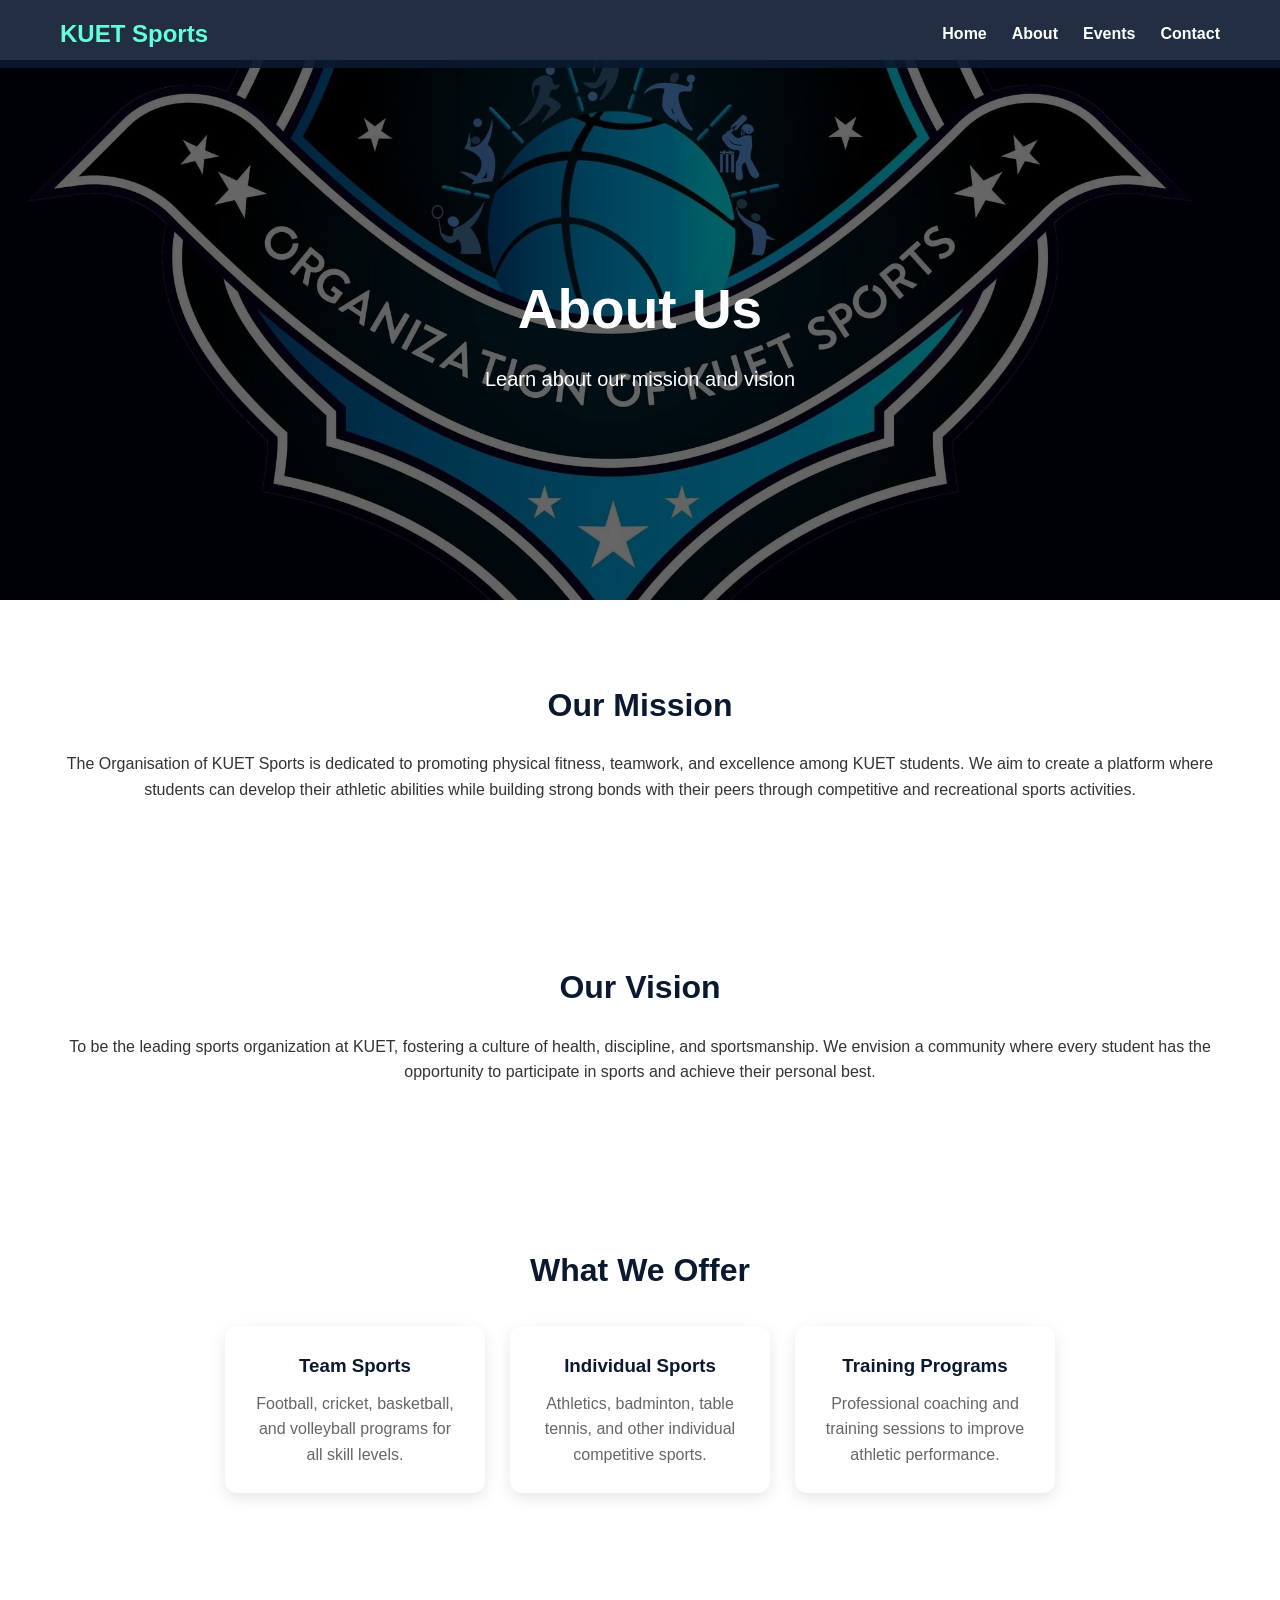
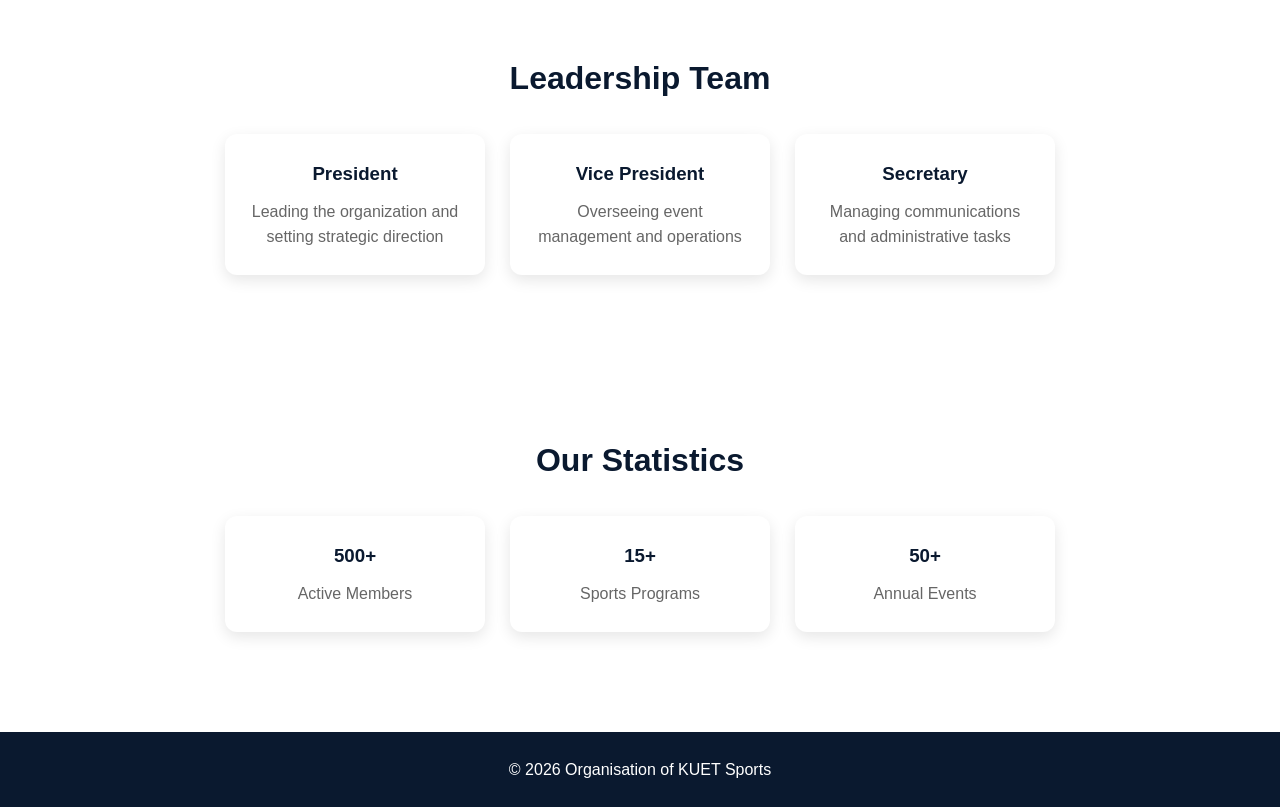
==== about.html @ b195a8f4 "added full existing  project upto 29/04/26" ====
<!doctype html>
<html lang="en">
  <head>
    <meta charset="UTF-8" />
    <meta name="viewport" content="width=device-width, initial-scale=1.0" />
    <title>About Us - Organisation of KUET Sports</title>
    <link rel="stylesheet" href="styles.css" />
  </head>

  <body>
    <div class="navbar">
      <h2>KUET Sports</h2>
      <ul>
        <li><a href="index.html">Home</a></li>
        <li><a href="about.html">About</a></li>
        <li><a href="events.html">Events</a></li>
        <li><a href="index.html#contact">Contact</a></li>
      </ul>
    </div>

    <div class="hero" style="height: 60vh; margin-top: 60px;">
      <div>
        <h1>About Us</h1>
        <p>Learn about our mission and vision</p>
      </div>
    </div>

    <div class="section">
      <h2>Our Mission</h2>
      <p>
        The Organisation of KUET Sports is dedicated to promoting physical fitness, 
        teamwork, and excellence among KUET students. We aim to create a platform where 
        students can develop their athletic abilities while building strong bonds with 
        their peers through competitive and recreational sports activities.
      </p>
    </div>

    <div class="section">
      <h2>Our Vision</h2>
      <p>
        To be the leading sports organization at KUET, fostering a culture of health, 
        discipline, and sportsmanship. We envision a community where every student has 
        the opportunity to participate in sports and achieve their personal best.
      </p>
    </div>

    <div class="section">
      <h2>What We Offer</h2>
      <div class="cards">
        <div class="card">
          <h3>Team Sports</h3>
          <p>
            Football, cricket, basketball, and volleyball programs for all skill levels.
          </p>
        </div>
        <div class="card">
          <h3>Individual Sports</h3>
          <p>
            Athletics, badminton, table tennis, and other individual competitive sports.
          </p>
        </div>
        <div class="card">
          <h3>Training Programs</h3>
          <p>
            Professional coaching and training sessions to improve athletic performance.
          </p>
        </div>
      </div>
    </div>

    <div class="section">
      <h2>Leadership Team</h2>
      <div class="cards">
        <div class="card">
          <h3>President</h3>
          <p>Leading the organization and setting strategic direction</p>
        </div>
        <div class="card">
          <h3>Vice President</h3>
          <p>Overseeing event management and operations</p>
        </div>
        <div class="card">
          <h3>Secretary</h3>
          <p>Managing communications and administrative tasks</p>
        </div>
      </div>
    </div>

    <div class="section">
      <h2>Our Statistics</h2>
      <div class="cards">
        <div class="card">
          <h3>500+</h3>
          <p>Active Members</p>
        </div>
        <div class="card">
          <h3>15+</h3>
          <p>Sports Programs</p>
        </div>
        <div class="card">
          <h3>50+</h3>
          <p>Annual Events</p>
        </div>
      </div>
    </div>

    <div class="footer">
      <p>© 2026 Organisation of KUET Sports</p>
    </div>
    <script src="script.js"></script>
  </body>
</html>
---- styles.css ----
* {
  margin: 0;
  padding: 0;
  box-sizing: border-box;
  font-family: Arial, sans-serif;
}

body {
  line-height: 1.6;
}

.navbar {
  display: flex;
  justify-content: space-between;
  align-items: center;
  padding: 15px 60px;
  background: rgba(10, 25, 47, 0.9);
  position: fixed;
  width: 100%;
  top: 0;
  z-index: 100;
}

.navbar h2 {
  color: #64ffda;
}

.navbar ul {
  display: flex;
  list-style: none;
}

.navbar ul li {
  margin-left: 25px;
}

.navbar ul li a {
  color: white;
  text-decoration: none;
  font-weight: bold;
  transition: color 0.3s;
}

.navbar ul li a:hover {
  color: #64ffda;
}

.hero {
  height: 100vh;
  background: url("image.jpeg") no-repeat center/cover;
  position: relative;
  display: flex;
  justify-content: center;
  align-items: center;
  text-align: center;
  color: white;
  margin-top: 60px;
}

.hero::before {
  content: "";
  position: absolute;
  top: 0;
  left: 0;
  width: 100%;
  height: 100%;
  background: rgba(0, 0, 0, 0.6);
}

.hero div {
  position: relative;
  z-index: 1;
}

.hero h1 {
  font-size: 55px;
}

.hero p {
  margin-top: 10px;
  font-size: 20px;
}

.btn {
  margin-top: 20px;
  padding: 12px 30px;
  background: #64ffda;
  border: none;
  cursor: pointer;
  font-weight: bold;
  border-radius: 5px;
  color: #0a192f;
  transition: all 0.3s;
}

.btn:hover {
  background: #00d9b6;
  transform: scale(1.05);
}

.section {
  padding: 80px 60px;
  text-align: center;
}

.section h2 {
  margin-bottom: 20px;
  font-size: 32px;
  color: #0a192f;
}

.section p {
  font-size: 16px;
  color: #333;
}

.cards {
  display: flex;
  justify-content: center;
  gap: 25px;
  margin-top: 30px;
  flex-wrap: wrap;
}

.card {
  background: white;
  padding: 25px;
  width: 260px;
  border-radius: 12px;
  box-shadow: 0 5px 15px rgba(0, 0, 0, 0.1);
  transition: all 0.3s;
}

.card:hover {
  transform: translateY(-10px);
  box-shadow: 0 10px 25px rgba(0, 0, 0, 0.2);
}

.card h3 {
  margin-bottom: 10px;
  color: #0a192f;
}

.card p {
  color: #666;
}

.footer {
  background: #0a192f;
  color: white;
  text-align: center;
  padding: 25px;
  margin-top: 20px;
}

@media (max-width: 768px) {
  .navbar {
    padding: 15px 20px;
    flex-direction: column;
    gap: 15px;
  }

  .navbar ul {
    flex-direction: column;
    align-items: center;
    gap: 10px;
  }

  .navbar ul li {
    margin-left: 0;
  }

  .cards {
    flex-direction: column;
    align-items: center;
  }

  .hero h1 {
    font-size: 32px;
  }

  .section {
    padding: 60px 20px;
  }
}
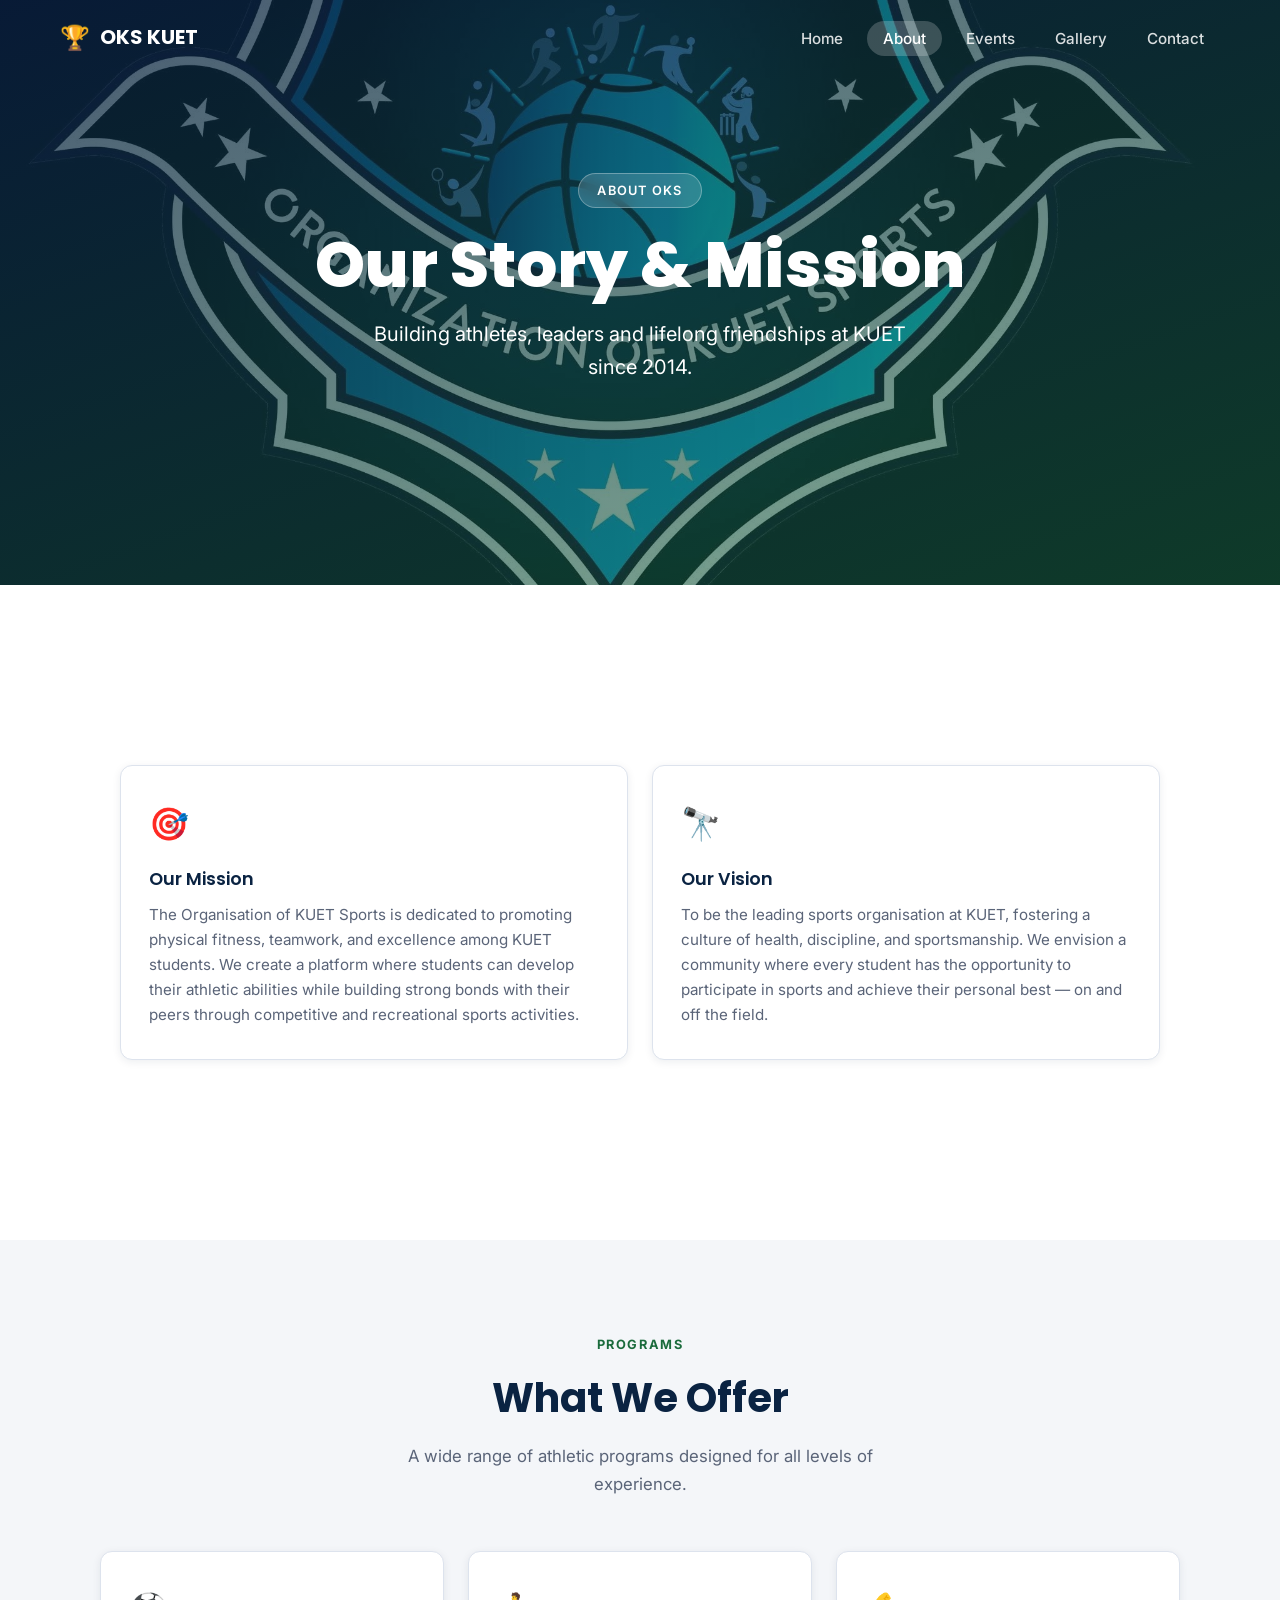
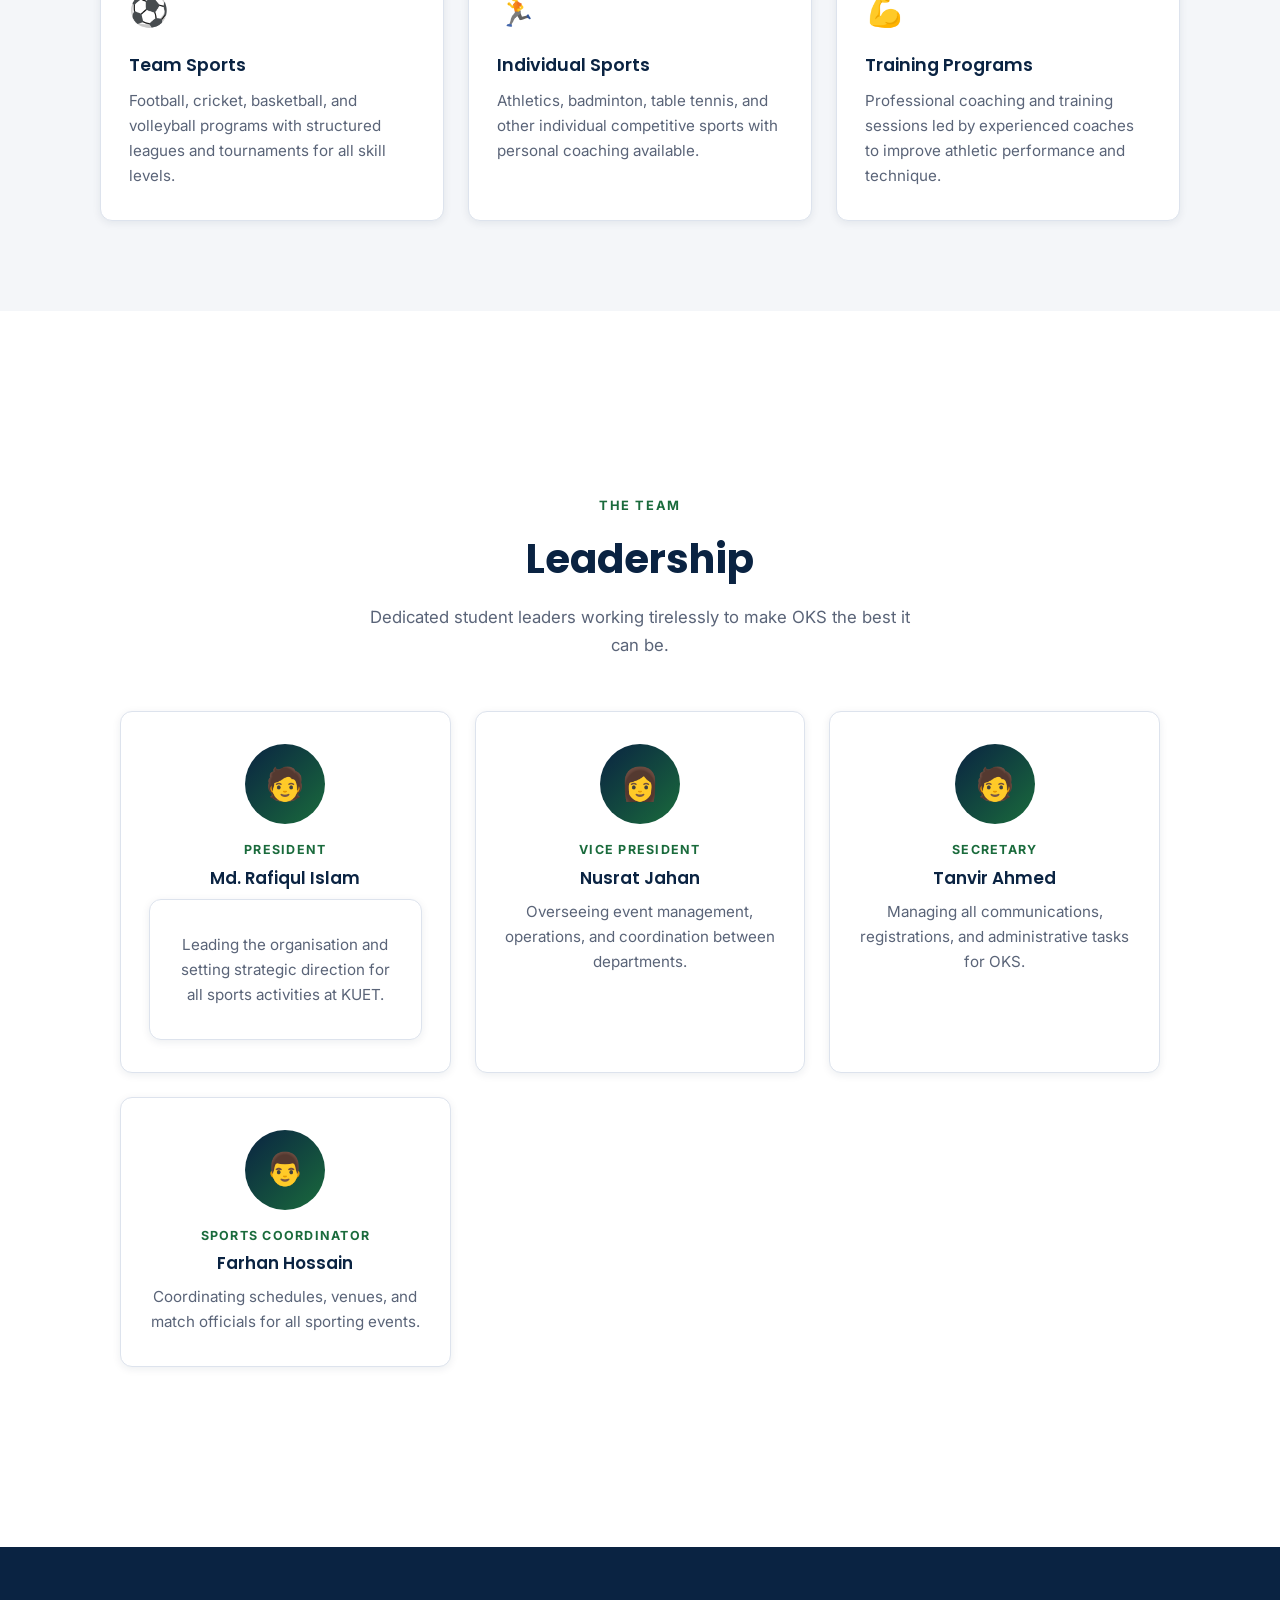
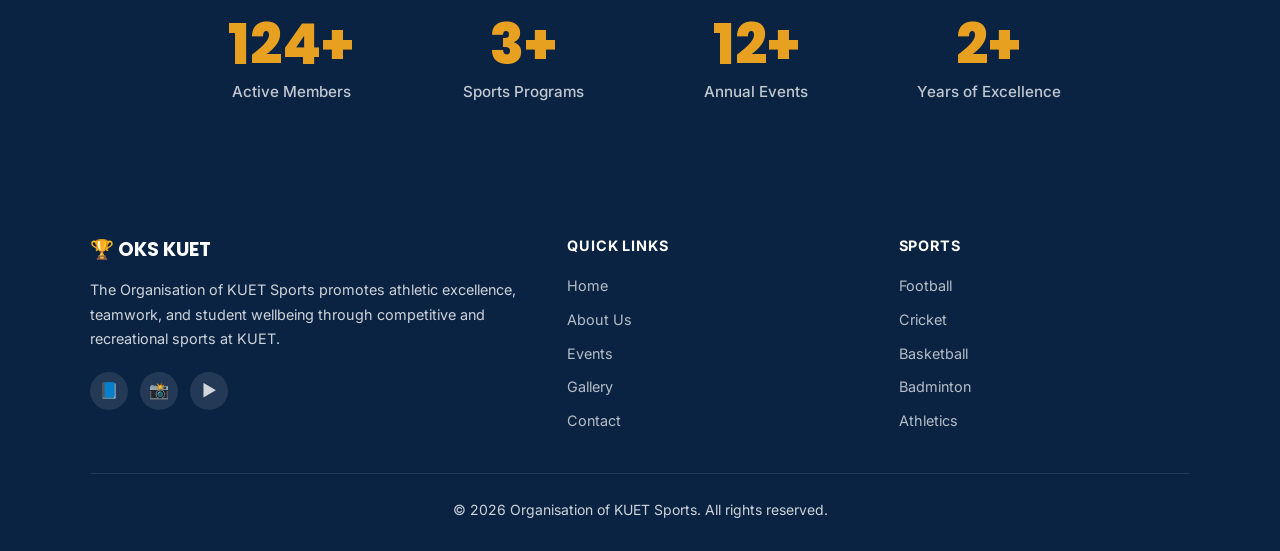
==== commit 2871ae3b: "added gallery and redesigned the portfoltio" ====
--- a/about.html
+++ b/about.html
@@ -3,110 +3,177 @@
   <head>
     <meta charset="UTF-8" />
     <meta name="viewport" content="width=device-width, initial-scale=1.0" />
-    <title>About Us - Organisation of KUET Sports</title>
+    <title>About Us – Organisation of KUET Sports (OKS)</title>
+    <meta name="description" content="Learn about the mission, vision, leadership and history of the Organisation of KUET Sports — the premier student sports body at KUET." />
+    <link rel="icon" href="data:image/svg+xml,<svg xmlns='http://www.w3.org/2000/svg' viewBox='0 0 100 100'><text y='.9em' font-size='90'>🏆</text></svg>" />
     <link rel="stylesheet" href="styles.css" />
   </head>
 
   <body>
-    <div class="navbar">
-      <h2>KUET Sports</h2>
-      <ul>
-        <li><a href="index.html">Home</a></li>
-        <li><a href="about.html">About</a></li>
-        <li><a href="events.html">Events</a></li>
-        <li><a href="index.html#contact">Contact</a></li>
-      </ul>
-    </div>
+    <header class="navbar" id="navbar">
+      <a href="index.html" class="navbar-brand">
+        <span class="brand-icon">🏆</span>
+        <span>OKS KUET</span>
+      </a>
+      <button class="nav-toggle" id="navToggle" aria-controls="primary-navigation" aria-expanded="false">
+        <span class="sr-only">Toggle navigation</span>
+        <span class="hamburger"></span>
+      </button>
+      <nav id="primary-navigation" class="nav-menu" aria-label="Primary">
+        <ul>
+          <li><a href="index.html">Home</a></li>
+          <li><a href="about.html" class="active">About</a></li>
+          <li><a href="events.html">Events</a></li>
+          <li><a href="gallery.html">Gallery</a></li>
+          <li><a href="contact.html">Contact</a></li>
+        </ul>
+      </nav>
+    </header>
 
-    <div class="hero" style="height: 60vh; margin-top: 60px;">
-      <div>
-        <h1>About Us</h1>
-        <p>Learn about our mission and vision</p>
+    <section class="hero hero--short">
+      <div class="hero__inner">
+        <div class="hero__badge">About OKS</div>
+        <h1>Our Story &amp; Mission</h1>
+        <p>Building athletes, leaders and lifelong friendships at KUET since 2014.</p>
       </div>
-    </div>
+    </section>
 
-    <div class="section">
-      <h2>Our Mission</h2>
-      <p>
-        The Organisation of KUET Sports is dedicated to promoting physical fitness, 
-        teamwork, and excellence among KUET students. We aim to create a platform where 
-        students can develop their athletic abilities while building strong bonds with 
-        their peers through competitive and recreational sports activities.
-      </p>
-    </div>
-
-    <div class="section">
-      <h2>Our Vision</h2>
-      <p>
-        To be the leading sports organization at KUET, fostering a culture of health, 
-        discipline, and sportsmanship. We envision a community where every student has 
-        the opportunity to participate in sports and achieve their personal best.
-      </p>
-    </div>
-
-    <div class="section">
-      <h2>What We Offer</h2>
-      <div class="cards">
-        <div class="card">
-          <h3>Team Sports</h3>
-          <p>
-            Football, cricket, basketball, and volleyball programs for all skill levels.
-          </p>
-        </div>
-        <div class="card">
-          <h3>Individual Sports</h3>
-          <p>
-            Athletics, badminton, table tennis, and other individual competitive sports.
-          </p>
-        </div>
-        <div class="card">
-          <h3>Training Programs</h3>
-          <p>
-            Professional coaching and training sessions to improve athletic performance.
-          </p>
+    <div class="section--full section--alt">
+      <div class="section">
+        <div class="cards" style="grid-template-columns: 1fr 1fr;">
+          <div class="card reveal-left">
+            <div class="card__icon">🎯</div>
+            <h3>Our Mission</h3>
+            <p>The Organisation of KUET Sports is dedicated to promoting physical fitness, teamwork, and excellence among KUET students. We create a platform where students can develop their athletic abilities while building strong bonds with their peers through competitive and recreational sports activities.</p>
+          </div>
+          <div class="card reveal-right">
+            <div class="card__icon">🔭</div>
+            <h3>Our Vision</h3>
+            <p>To be the leading sports organisation at KUET, fostering a culture of health, discipline, and sportsmanship. We envision a community where every student has the opportunity to participate in sports and achieve their personal best — on and off the field.</p>
+          </div>
         </div>
       </div>
     </div>
 
     <div class="section">
-      <h2>Leadership Team</h2>
+      <div class="section__header reveal">
+        <span class="section__label">Programs</span>
+        <h2 class="section__title">What We Offer</h2>
+        <p class="section__subtitle">A wide range of athletic programs designed for all levels of experience.</p>
+      </div>
       <div class="cards">
-        <div class="card">
-          <h3>President</h3>
-          <p>Leading the organization and setting strategic direction</p>
+        <div class="card reveal">
+          <div class="card__icon">⚽</div>
+          <h3>Team Sports</h3>
+          <p>Football, cricket, basketball, and volleyball programs with structured leagues and tournaments for all skill levels.</p>
         </div>
-        <div class="card">
-          <h3>Vice President</h3>
-          <p>Overseeing event management and operations</p>
+        <div class="card reveal">
+          <div class="card__icon">🏃</div>
+          <h3>Individual Sports</h3>
+          <p>Athletics, badminton, table tennis, and other individual competitive sports with personal coaching available.</p>
         </div>
-        <div class="card">
-          <h3>Secretary</h3>
-          <p>Managing communications and administrative tasks</p>
+        <div class="card reveal">
+          <div class="card__icon">💪</div>
+          <h3>Training Programs</h3>
+          <p>Professional coaching and training sessions led by experienced coaches to improve athletic performance and technique.</p>
         </div>
       </div>
     </div>
 
-    <div class="section">
-      <h2>Our Statistics</h2>
-      <div class="cards">
-        <div class="card">
-          <h3>500+</h3>
-          <p>Active Members</p>
+    <div class="section--full section--alt">
+      <div class="section">
+        <div class="section__header reveal">
+          <span class="section__label">The Team</span>
+          <h2 class="section__title">Leadership</h2>
+          <p class="section__subtitle">Dedicated student leaders working tirelessly to make OKS the best it can be.</p>
         </div>
-        <div class="card">
-          <h3>15+</h3>
-          <p>Sports Programs</p>
-        </div>
-        <div class="card">
-          <h3>50+</h3>
-          <p>Annual Events</p>
+        <div class="cards">
+          <div class="card team-card reveal">
+            <div class="team-card__avatar">🧑</div>
+            <div class="team-card__role">President</div>
+            <div class="team-card__name">Md. Rafiqul Islam</div>
+            <p class="card p">Leading the organisation and setting strategic direction for all sports activities at KUET.</p>
+          </div>
+          <div class="card team-card reveal">
+            <div class="team-card__avatar">👩</div>
+            <div class="team-card__role">Vice President</div>
+            <div class="team-card__name">Nusrat Jahan</div>
+            <p>Overseeing event management, operations, and coordination between departments.</p>
+          </div>
+          <div class="card team-card reveal">
+            <div class="team-card__avatar">🧑</div>
+            <div class="team-card__role">Secretary</div>
+            <div class="team-card__name">Tanvir Ahmed</div>
+            <p>Managing all communications, registrations, and administrative tasks for OKS.</p>
+          </div>
+          <div class="card team-card reveal">
+            <div class="team-card__avatar">👨</div>
+            <div class="team-card__role">Sports Coordinator</div>
+            <div class="team-card__name">Farhan Hossain</div>
+            <p>Coordinating schedules, venues, and match officials for all sporting events.</p>
+          </div>
         </div>
       </div>
     </div>
 
-    <div class="footer">
-      <p>© 2026 Organisation of KUET Sports</p>
-    </div>
+    <section class="stats" id="stats">
+      <div class="stats__grid">
+        <div class="reveal">
+          <div class="stat__number" data-target="500">0</div>
+          <div class="stat__label">Active Members</div>
+        </div>
+        <div class="reveal">
+          <div class="stat__number" data-target="15">0</div>
+          <div class="stat__label">Sports Programs</div>
+        </div>
+        <div class="reveal">
+          <div class="stat__number" data-target="50">0</div>
+          <div class="stat__label">Annual Events</div>
+        </div>
+        <div class="reveal">
+          <div class="stat__number" data-target="12">0</div>
+          <div class="stat__label">Years of Excellence</div>
+        </div>
+      </div>
+    </section>
+
+    <footer class="footer">
+      <div class="footer__grid">
+        <div>
+          <div class="footer__brand">🏆 OKS KUET</div>
+          <p class="footer__desc">The Organisation of KUET Sports promotes athletic excellence, teamwork, and student wellbeing through competitive and recreational sports at KUET.</p>
+          <div class="footer__social">
+            <a href="#" class="social-icon" aria-label="Facebook">📘</a>
+            <a href="#" class="social-icon" aria-label="Instagram">📸</a>
+            <a href="#" class="social-icon" aria-label="YouTube">▶️</a>
+          </div>
+        </div>
+        <div>
+          <div class="footer__heading">Quick Links</div>
+          <div class="footer__links">
+            <a href="index.html">Home</a>
+            <a href="about.html">About Us</a>
+            <a href="events.html">Events</a>
+            <a href="gallery.html">Gallery</a>
+            <a href="contact.html">Contact</a>
+          </div>
+        </div>
+        <div>
+          <div class="footer__heading">Sports</div>
+          <div class="footer__links">
+            <a href="#">Football</a>
+            <a href="#">Cricket</a>
+            <a href="#">Basketball</a>
+            <a href="#">Badminton</a>
+            <a href="#">Athletics</a>
+          </div>
+        </div>
+      </div>
+      <div class="footer__bottom">
+        <p>© 2026 Organisation of KUET Sports. All rights reserved.</p>
+      </div>
+    </footer>
+
     <script src="script.js"></script>
   </body>
 </html>
--- a/styles.css
+++ b/styles.css
@@ -1,185 +1,868 @@
-* {
+@import url('https://fonts.googleapis.com/css2?family=Inter:wght@400;500;600;700&family=Poppins:wght@600;700;800&display=swap');
+
+:root {
+  --navy:        #0a2342;
+  --navy-light:  #0e2f5a;
+  --green:       #1a6b3c;
+  --green-light: #22884d;
+  --gold:        #e8a020;
+  --off-white:   #f4f6f9;
+  --white:       #ffffff;
+  --text-dark:   #1a1f2e;
+  --text-muted:  #5a6478;
+  --border:      #dde3ed;
+  --shadow-sm:   0 2px 8px rgba(10,35,66,.08);
+  --shadow-md:   0 6px 24px rgba(10,35,66,.13);
+  --shadow-lg:   0 16px 48px rgba(10,35,66,.18);
+  --radius:      12px;
+  --radius-sm:   6px;
+  --transition:  0.3s ease;
+}
+
+*, *::before, *::after {
   margin: 0;
   padding: 0;
   box-sizing: border-box;
-  font-family: Arial, sans-serif;
-}
+}
+
+html { scroll-behavior: smooth; }
 
 body {
-  line-height: 1.6;
-}
+  font-family: 'Inter', sans-serif;
+  background: var(--off-white);
+  color: var(--text-dark);
+  line-height: 1.65;
+}
+
+img { max-width: 100%; display: block; }
+a  { text-decoration: none; color: inherit; }
+ul { list-style: none; }
+button { font-family: inherit; cursor: pointer; }
 
 .navbar {
   display: flex;
   justify-content: space-between;
   align-items: center;
-  padding: 15px 60px;
-  background: rgba(10, 25, 47, 0.9);
+  padding: 18px 60px;
   position: fixed;
   width: 100%;
   top: 0;
-  z-index: 100;
-}
-
-.navbar h2 {
-  color: #64ffda;
-}
-
-.navbar ul {
-  display: flex;
-  list-style: none;
-}
-
-.navbar ul li {
-  margin-left: 25px;
-}
-
-.navbar ul li a {
-  color: white;
-  text-decoration: none;
-  font-weight: bold;
-  transition: color 0.3s;
-}
-
-.navbar ul li a:hover {
-  color: #64ffda;
+  z-index: 1000;
+  background: transparent;
+  transition: background var(--transition), box-shadow var(--transition), padding var(--transition);
+}
+
+.navbar.scrolled {
+  background: var(--white);
+  box-shadow: var(--shadow-md);
+  padding: 12px 60px;
+}
+
+.navbar-brand {
+  display: flex;
+  align-items: center;
+  gap: 10px;
+  color: var(--white);
+  font-family: 'Poppins', sans-serif;
+  font-size: 1.25rem;
+  font-weight: 700;
+  transition: color var(--transition);
+}
+
+.navbar.scrolled .navbar-brand { color: var(--navy); }
+
+.navbar-brand .brand-icon {
+  font-size: 1.5rem;
+}
+
+.nav-menu ul {
+  display: flex;
+  gap: 8px;
+  align-items: center;
+}
+
+.nav-menu a {
+  color: rgba(255,255,255,.85);
+  font-size: .95rem;
+  font-weight: 500;
+  padding: 8px 16px;
+  border-radius: 100px;
+  transition: background var(--transition), color var(--transition);
+}
+
+.navbar.scrolled .nav-menu a { color: var(--text-dark); }
+
+.nav-menu a:hover,
+.nav-menu a.active {
+  background: rgba(255,255,255,.2);
+  color: var(--white);
+}
+
+.navbar.scrolled .nav-menu a:hover,
+.navbar.scrolled .nav-menu a.active {
+  background: var(--navy);
+  color: var(--white);
+}
+
+.nav-toggle { display: none; background: transparent; border: none; }
+.hamburger {
+  display: block;
+  width: 26px; height: 2px;
+  background: var(--white);
+  position: relative;
+  transition: background var(--transition);
+}
+.navbar.scrolled .hamburger { background: var(--navy); }
+.hamburger::before, .hamburger::after {
+  content: '';
+  position: absolute;
+  left: 0; width: 26px; height: 2px;
+  background: inherit;
+  transition: transform var(--transition);
+}
+.hamburger::before { top: -8px; }
+.hamburger::after  { top:  8px; }
+
+.navbar.open .hamburger { background: transparent; }
+.navbar.open .hamburger::before { transform: translateY(8px) rotate(45deg); }
+.navbar.open .hamburger::after  { transform: translateY(-8px) rotate(-45deg); }
+.navbar.open .nav-menu { display: block; }
+
+.sr-only {
+  position: absolute; width: 1px; height: 1px;
+  padding: 0; margin: -1px; overflow: hidden;
+  clip: rect(0,0,0,0); white-space: nowrap; border: 0;
 }
 
 .hero {
   height: 100vh;
-  background: url("image.jpeg") no-repeat center/cover;
+  background: url('image.jpeg') no-repeat center/cover;
   position: relative;
   display: flex;
+  align-items: center;
   justify-content: center;
-  align-items: center;
   text-align: center;
-  color: white;
-  margin-top: 60px;
-}
+  color: var(--white);
+}
+
+.hero--short { height: 65vh; }
 
 .hero::before {
-  content: "";
-  position: absolute;
-  top: 0;
-  left: 0;
-  width: 100%;
-  height: 100%;
-  background: rgba(0, 0, 0, 0.6);
-}
-
-.hero div {
+  content: '';
+  position: absolute; inset: 0;
+  background: linear-gradient(
+    160deg,
+    rgba(10,35,66,.75) 0%,
+    rgba(26,107,60,.55) 100%
+  );
+}
+
+.hero__inner {
   position: relative;
   z-index: 1;
+  padding: 0 20px;
+}
+
+.hero__badge {
+  display: inline-block;
+  background: rgba(255,255,255,.15);
+  border: 1px solid rgba(255,255,255,.3);
+  backdrop-filter: blur(8px);
+  color: var(--white);
+  font-size: .8rem;
+  font-weight: 600;
+  letter-spacing: .1em;
+  text-transform: uppercase;
+  padding: 6px 18px;
+  border-radius: 100px;
+  margin-bottom: 20px;
+  animation: fadeDown .7s ease both;
 }
 
 .hero h1 {
-  font-size: 55px;
+  font-family: 'Poppins', sans-serif;
+  font-size: clamp(2.2rem, 6vw, 4rem);
+  font-weight: 800;
+  line-height: 1.15;
+  margin-bottom: 16px;
+  animation: fadeDown .7s .15s ease both;
 }
 
 .hero p {
-  margin-top: 10px;
-  font-size: 20px;
+  font-size: clamp(1rem, 2.5vw, 1.25rem);
+  opacity: .9;
+  max-width: 560px;
+  margin: 0 auto 28px;
+  animation: fadeDown .7s .3s ease both;
+}
+
+.hero__cta {
+  display: flex;
+  gap: 14px;
+  justify-content: center;
+  flex-wrap: wrap;
+  animation: fadeDown .7s .45s ease both;
 }
 
 .btn {
+  display: inline-flex;
+  align-items: center;
+  gap: 8px;
+  padding: 13px 30px;
+  border-radius: 100px;
+  font-weight: 600;
+  font-size: .95rem;
+  transition: all var(--transition);
+  border: 2px solid transparent;
+}
+
+.btn--primary {
+  background: var(--green);
+  color: var(--white);
+  border-color: var(--green);
+}
+.btn--primary:hover {
+  background: var(--green-light);
+  border-color: var(--green-light);
+  transform: translateY(-2px);
+  box-shadow: 0 8px 24px rgba(26,107,60,.35);
+}
+
+.btn--outline {
+  background: transparent;
+  color: var(--white);
+  border-color: rgba(255,255,255,.6);
+}
+.btn--outline:hover {
+  background: rgba(255,255,255,.15);
+  border-color: var(--white);
+  transform: translateY(-2px);
+}
+
+.btn--small {
+  padding: 9px 20px;
+  font-size: .875rem;
+  border-radius: 100px;
+}
+
+.section {
+  padding: 90px 60px;
+  max-width: 1200px;
+  margin: 0 auto;
+}
+
+.section--full {
+  max-width: none;
+  padding: 90px 60px;
+}
+
+.section--alt {
+  background: var(--white);
+}
+
+.section__header {
+  text-align: center;
+  margin-bottom: 52px;
+}
+
+.section__label {
+  display: inline-block;
+  color: var(--green);
+  font-size: .8rem;
+  font-weight: 700;
+  letter-spacing: .12em;
+  text-transform: uppercase;
+  margin-bottom: 10px;
+}
+
+.section__title {
+  font-family: 'Poppins', sans-serif;
+  font-size: clamp(1.75rem, 4vw, 2.5rem);
+  font-weight: 700;
+  color: var(--navy);
+  margin-bottom: 12px;
+}
+
+.section__subtitle {
+  color: var(--text-muted);
+  font-size: 1.05rem;
+  max-width: 560px;
+  margin: 0 auto;
+}
+
+.cards {
+  display: grid;
+  grid-template-columns: repeat(auto-fit, minmax(250px, 1fr));
+  gap: 24px;
+}
+
+.card {
+  background: var(--white);
+  padding: 32px 28px;
+  border-radius: var(--radius);
+  box-shadow: var(--shadow-sm);
+  border: 1px solid var(--border);
+  transition: transform var(--transition), box-shadow var(--transition);
+  position: relative;
+  overflow: hidden;
+}
+
+.card::before {
+  content: '';
+  position: absolute;
+  top: 0; left: 0;
+  width: 4px; height: 100%;
+  background: var(--green);
+  opacity: 0;
+  transition: opacity var(--transition);
+}
+
+.card:hover {
+  transform: translateY(-6px);
+  box-shadow: var(--shadow-md);
+}
+.card:hover::before { opacity: 1; }
+
+.card__icon {
+  font-size: 2rem;
+  margin-bottom: 14px;
+}
+
+.card h3 {
+  font-family: 'Poppins', sans-serif;
+  font-size: 1.1rem;
+  font-weight: 600;
+  color: var(--navy);
+  margin-bottom: 8px;
+}
+
+.card p { color: var(--text-muted); font-size: .95rem; }
+
+.stats {
+  background: var(--navy);
+  padding: 70px 60px;
+}
+
+.stats__grid {
+  display: grid;
+  grid-template-columns: repeat(auto-fit, minmax(160px, 1fr));
+  gap: 30px;
+  max-width: 900px;
+  margin: 0 auto;
+  text-align: center;
+}
+
+.stat__number {
+  font-family: 'Poppins', sans-serif;
+  font-size: clamp(2.5rem, 5vw, 3.5rem);
+  font-weight: 800;
+  color: var(--gold);
+  line-height: 1;
+  margin-bottom: 6px;
+}
+
+.stat__label {
+  color: rgba(255,255,255,.75);
+  font-size: .95rem;
+  font-weight: 500;
+}
+
+.event-filter {
+  display: flex;
+  flex-wrap: wrap;
+  gap: 10px;
+  justify-content: center;
+  margin-bottom: 40px;
+}
+
+.filter-btn {
+  padding: 9px 22px;
+  border-radius: 100px;
+  border: 2px solid var(--border);
+  background: var(--white);
+  color: var(--text-muted);
+  font-weight: 600;
+  font-size: .875rem;
+  transition: all var(--transition);
+}
+
+.filter-btn:hover,
+.filter-btn.active {
+  background: var(--navy);
+  border-color: var(--navy);
+  color: var(--white);
+}
+
+.events-list {
+  display: flex;
+  flex-direction: column;
+  gap: 20px;
+  max-width: 760px;
+  margin: 0 auto;
+}
+
+.event-item {
+  background: var(--white);
+  padding: 28px 32px;
+  border-radius: var(--radius);
+  box-shadow: var(--shadow-sm);
+  border: 1px solid var(--border);
+  border-left: 5px solid var(--green);
+  transition: box-shadow var(--transition), transform var(--transition);
+}
+
+.event-item:hover {
+  box-shadow: var(--shadow-md);
+  transform: translateX(4px);
+}
+
+.event-item.past {
+  border-left-color: var(--text-muted);
+  opacity: .75;
+}
+
+.event-item h3 {
+  font-family: 'Poppins', sans-serif;
+  color: var(--navy);
+  margin-bottom: 8px;
+  font-size: 1.15rem;
+}
+
+.event-date {
+  color: var(--green);
+  font-weight: 600;
+  font-size: .9rem;
+  margin-bottom: 6px;
+}
+
+.event-item.past .event-date { color: var(--text-muted); }
+
+.event-location {
+  color: var(--text-muted);
+  font-size: .875rem;
+  margin-bottom: 10px;
+}
+
+.event-description {
+  color: var(--text-dark);
+  font-size: .95rem;
+  margin-bottom: 14px;
+}
+
+.event-footer {
+  display: flex;
+  align-items: center;
+  gap: 12px;
+  flex-wrap: wrap;
+}
+
+.event-category {
+  display: inline-block;
+  background: var(--navy);
+  color: var(--white);
+  padding: 4px 12px;
+  border-radius: 100px;
+  font-size: .75rem;
+  font-weight: 600;
+  letter-spacing: .06em;
+  text-transform: uppercase;
+}
+
+.register-btn {
+  background: var(--green);
+  color: var(--white);
+  padding: 9px 22px;
+  border: none;
+  border-radius: 100px;
+  font-weight: 600;
+  font-size: .875rem;
+  transition: all var(--transition);
+}
+.register-btn:hover {
+  background: var(--green-light);
+  transform: translateY(-2px);
+  box-shadow: 0 6px 16px rgba(26,107,60,.3);
+}
+
+.gallery-grid {
+  display: grid;
+  grid-template-columns: repeat(auto-fill, minmax(260px, 1fr));
+  gap: 16px;
+}
+
+.gallery-item {
+  position: relative;
+  border-radius: var(--radius);
+  overflow: hidden;
+  cursor: pointer;
+  aspect-ratio: 4/3;
+  background: var(--border);
+}
+
+.gallery-item img {
+  width: 100%; height: 100%;
+  object-fit: cover;
+  transition: transform .5s ease;
+}
+
+.gallery-item:hover img { transform: scale(1.07); }
+
+.gallery-overlay {
+  position: absolute; inset: 0;
+  background: linear-gradient(to top, rgba(10,35,66,.7) 0%, transparent 60%);
+  opacity: 0;
+  transition: opacity var(--transition);
+  display: flex;
+  align-items: flex-end;
+  padding: 20px;
+}
+
+.gallery-item:hover .gallery-overlay { opacity: 1; }
+
+.gallery-overlay span {
+  color: var(--white);
+  font-weight: 600;
+  font-size: .95rem;
+}
+
+.lightbox {
+  position: fixed; inset: 0;
+  background: rgba(0,0,0,.92);
+  z-index: 9999;
+  display: none;
+  align-items: center;
+  justify-content: center;
+}
+
+.lightbox.open { display: flex; }
+
+.lightbox__inner {
+  position: relative;
+  max-width: 90vw;
+  max-height: 85vh;
+}
+
+.lightbox__inner img {
+  max-width: 90vw;
+  max-height: 85vh;
+  border-radius: var(--radius);
+  object-fit: contain;
+}
+
+.lightbox__close,
+.lightbox__prev,
+.lightbox__next {
+  position: absolute;
+  background: rgba(255,255,255,.15);
+  border: none;
+  color: var(--white);
+  border-radius: 50%;
+  width: 44px; height: 44px;
+  font-size: 1.3rem;
+  display: flex; align-items: center; justify-content: center;
+  transition: background var(--transition);
+  backdrop-filter: blur(4px);
+}
+.lightbox__close:hover,
+.lightbox__prev:hover,
+.lightbox__next:hover { background: rgba(255,255,255,.3); }
+
+.lightbox__close { top: -52px; right: 0; }
+.lightbox__prev  { left: -56px; top: 50%; transform: translateY(-50%); }
+.lightbox__next  { right: -56px; top: 50%; transform: translateY(-50%); }
+
+.lightbox__caption {
+  text-align: center;
+  color: rgba(255,255,255,.75);
+  margin-top: 14px;
+  font-size: .9rem;
+}
+
+.contact-grid {
+  display: grid;
+  grid-template-columns: 1fr 1.4fr;
+  gap: 48px;
+  align-items: start;
+}
+
+.contact-info__card {
+  display: flex;
+  align-items: flex-start;
+  gap: 16px;
+  padding: 22px 24px;
+  background: var(--white);
+  border-radius: var(--radius);
+  box-shadow: var(--shadow-sm);
+  border: 1px solid var(--border);
+  margin-bottom: 16px;
+  transition: box-shadow var(--transition);
+}
+.contact-info__card:hover { box-shadow: var(--shadow-md); }
+
+.contact-info__icon {
+  font-size: 1.6rem;
+  flex-shrink: 0;
+  width: 48px; height: 48px;
+  background: rgba(26,107,60,.1);
+  border-radius: 50%;
+  display: flex; align-items: center; justify-content: center;
+}
+
+.contact-info__card h4 {
+  font-family: 'Poppins', sans-serif;
+  font-size: .9rem;
+  color: var(--navy);
+  margin-bottom: 4px;
+}
+
+.contact-info__card p { color: var(--text-muted); font-size: .9rem; }
+
+.contact-form {
+  background: var(--white);
+  padding: 40px 44px;
+  border-radius: var(--radius);
+  box-shadow: var(--shadow-sm);
+  border: 1px solid var(--border);
+}
+
+.form-group {
+  margin-bottom: 20px;
+}
+
+.form-group label {
+  display: block;
+  font-size: .875rem;
+  font-weight: 600;
+  color: var(--navy);
+  margin-bottom: 7px;
+}
+
+.form-group input,
+.form-group select,
+.form-group textarea {
+  width: 100%;
+  padding: 12px 16px;
+  border: 2px solid var(--border);
+  border-radius: var(--radius-sm);
+  font-family: inherit;
+  font-size: .95rem;
+  color: var(--text-dark);
+  background: var(--off-white);
+  transition: border-color var(--transition), box-shadow var(--transition);
+  outline: none;
+}
+
+.form-group input:focus,
+.form-group select:focus,
+.form-group textarea:focus {
+  border-color: var(--green);
+  background: var(--white);
+  box-shadow: 0 0 0 3px rgba(26,107,60,.12);
+}
+
+.form-group textarea { resize: vertical; min-height: 130px; }
+
+.form-error {
+  color: #d0302f;
+  font-size: .8rem;
+  margin-top: 5px;
+  display: none;
+}
+
+.form-error.visible { display: block; }
+
+.form-group input.error,
+.form-group select.error,
+.form-group textarea.error { border-color: #d0302f; }
+
+.form-success {
+  display: none;
+  background: rgba(26,107,60,.1);
+  border: 1px solid var(--green);
+  color: var(--green);
+  padding: 16px 20px;
+  border-radius: var(--radius-sm);
+  font-weight: 600;
+  text-align: center;
+  margin-top: 16px;
+}
+.form-success.visible { display: block; }
+
+.team-card {
+  text-align: center;
+}
+
+.team-card__avatar {
+  width: 80px; height: 80px;
+  border-radius: 50%;
+  background: linear-gradient(135deg, var(--navy) 0%, var(--green) 100%);
+  display: flex; align-items: center; justify-content: center;
+  font-size: 2rem;
+  margin: 0 auto 16px;
+}
+
+.team-card__role {
+  font-size: .78rem;
+  font-weight: 700;
+  letter-spacing: .1em;
+  text-transform: uppercase;
+  color: var(--green);
+  margin-bottom: 4px;
+}
+
+.team-card__name {
+  font-family: 'Poppins', sans-serif;
+  font-size: 1.05rem;
+  font-weight: 600;
+  color: var(--navy);
+  margin-bottom: 6px;
+}
+
+.footer {
+  background: var(--navy);
+  color: rgba(255,255,255,.8);
+  padding: 60px 60px 30px;
+}
+
+.footer__grid {
+  display: grid;
+  grid-template-columns: 1.5fr 1fr 1fr;
+  gap: 40px;
+  max-width: 1100px;
+  margin: 0 auto 40px;
+}
+
+.footer__brand {
+  font-family: 'Poppins', sans-serif;
+  font-size: 1.2rem;
+  font-weight: 700;
+  color: var(--white);
+  margin-bottom: 12px;
+}
+
+.footer__desc { font-size: .9rem; line-height: 1.7; }
+
+.footer__heading {
+  font-weight: 700;
+  color: var(--white);
+  font-size: .9rem;
+  letter-spacing: .06em;
+  text-transform: uppercase;
+  margin-bottom: 16px;
+}
+
+.footer__links { display: flex; flex-direction: column; gap: 10px; }
+
+.footer__links a {
+  color: rgba(255,255,255,.7);
+  font-size: .9rem;
+  transition: color var(--transition);
+}
+.footer__links a:hover { color: var(--gold); }
+
+.footer__social {
+  display: flex;
+  gap: 12px;
   margin-top: 20px;
-  padding: 12px 30px;
-  background: #64ffda;
-  border: none;
-  cursor: pointer;
-  font-weight: bold;
-  border-radius: 5px;
-  color: #0a192f;
-  transition: all 0.3s;
-}
-
-.btn:hover {
-  background: #00d9b6;
-  transform: scale(1.05);
-}
-
-.section {
-  padding: 80px 60px;
+}
+
+.social-icon {
+  width: 38px; height: 38px;
+  background: rgba(255,255,255,.1);
+  border-radius: 50%;
+  display: flex; align-items: center; justify-content: center;
+  font-size: 1rem;
+  transition: background var(--transition);
+}
+.social-icon:hover { background: var(--green); }
+
+.footer__bottom {
+  border-top: 1px solid rgba(255,255,255,.1);
+  padding-top: 24px;
   text-align: center;
-}
-
-.section h2 {
-  margin-bottom: 20px;
-  font-size: 32px;
-  color: #0a192f;
-}
-
-.section p {
-  font-size: 16px;
-  color: #333;
-}
-
-.cards {
-  display: flex;
-  justify-content: center;
-  gap: 25px;
-  margin-top: 30px;
-  flex-wrap: wrap;
-}
-
-.card {
-  background: white;
-  padding: 25px;
-  width: 260px;
-  border-radius: 12px;
-  box-shadow: 0 5px 15px rgba(0, 0, 0, 0.1);
-  transition: all 0.3s;
-}
-
-.card:hover {
-  transform: translateY(-10px);
-  box-shadow: 0 10px 25px rgba(0, 0, 0, 0.2);
-}
-
-.card h3 {
-  margin-bottom: 10px;
-  color: #0a192f;
-}
-
-.card p {
-  color: #666;
-}
-
-.footer {
-  background: #0a192f;
-  color: white;
-  text-align: center;
-  padding: 25px;
-  margin-top: 20px;
+  font-size: .875rem;
+  max-width: 1100px;
+  margin: 0 auto;
+}
+
+.reveal {
+  opacity: 0;
+  transform: translateY(30px);
+  transition: opacity .65s ease, transform .65s ease;
+}
+
+.reveal.visible {
+  opacity: 1;
+  transform: translateY(0);
+}
+
+.reveal-left {
+  opacity: 0;
+  transform: translateX(-30px);
+  transition: opacity .65s ease, transform .65s ease;
+}
+.reveal-left.visible { opacity: 1; transform: translateX(0); }
+
+.reveal-right {
+  opacity: 0;
+  transform: translateX(30px);
+  transition: opacity .65s ease, transform .65s ease;
+}
+.reveal-right.visible { opacity: 1; transform: translateX(0); }
+
+@keyframes fadeDown {
+  from { opacity: 0; transform: translateY(-20px); }
+  to   { opacity: 1; transform: translateY(0); }
+}
+
+@media (max-width: 900px) {
+  .contact-grid { grid-template-columns: 1fr; }
+  .footer__grid { grid-template-columns: 1fr 1fr; }
 }
 
 @media (max-width: 768px) {
-  .navbar {
-    padding: 15px 20px;
-    flex-direction: column;
-    gap: 15px;
+  .navbar { padding: 14px 20px; }
+  .navbar.scrolled { padding: 10px 20px; }
+
+  .nav-toggle {
+    display: inline-flex;
+    align-items: center;
+    justify-content: center;
   }
 
-  .navbar ul {
-    flex-direction: column;
-    align-items: center;
-    gap: 10px;
+  .nav-menu {
+    display: none;
+    position: absolute;
+    top: 100%;
+    left: 0;
+    width: 100%;
+    background: var(--white);
+    box-shadow: var(--shadow-md);
+    padding: 16px 0;
   }
 
-  .navbar ul li {
-    margin-left: 0;
+  .nav-menu ul { flex-direction: column; gap: 4px; padding: 0 16px; }
+
+  .nav-menu a { color: var(--text-dark) !important; display: block; }
+  .nav-menu a:hover, .nav-menu a.active {
+    background: var(--navy) !important;
+    color: var(--white) !important;
   }
 
-  .cards {
-    flex-direction: column;
-    align-items: center;
-  }
-
-  .hero h1 {
-    font-size: 32px;
-  }
-
-  .section {
-    padding: 60px 20px;
-  }
-}
+  .section, .section--full { padding: 60px 20px; }
+  .stats { padding: 50px 20px; }
+
+  .footer { padding: 48px 20px 24px; }
+  .footer__grid { grid-template-columns: 1fr; gap: 32px; }
+
+  .lightbox__prev { left: -44px; }
+  .lightbox__next { right: -44px; }
+
+  .contact-form { padding: 28px 24px; }
+}
+
+@media (max-width: 480px) {
+  .hero h1 { font-size: 2rem; }
+  .gallery-grid { grid-template-columns: 1fr 1fr; }
+  .lightbox__prev, .lightbox__next { display: none; }
+}
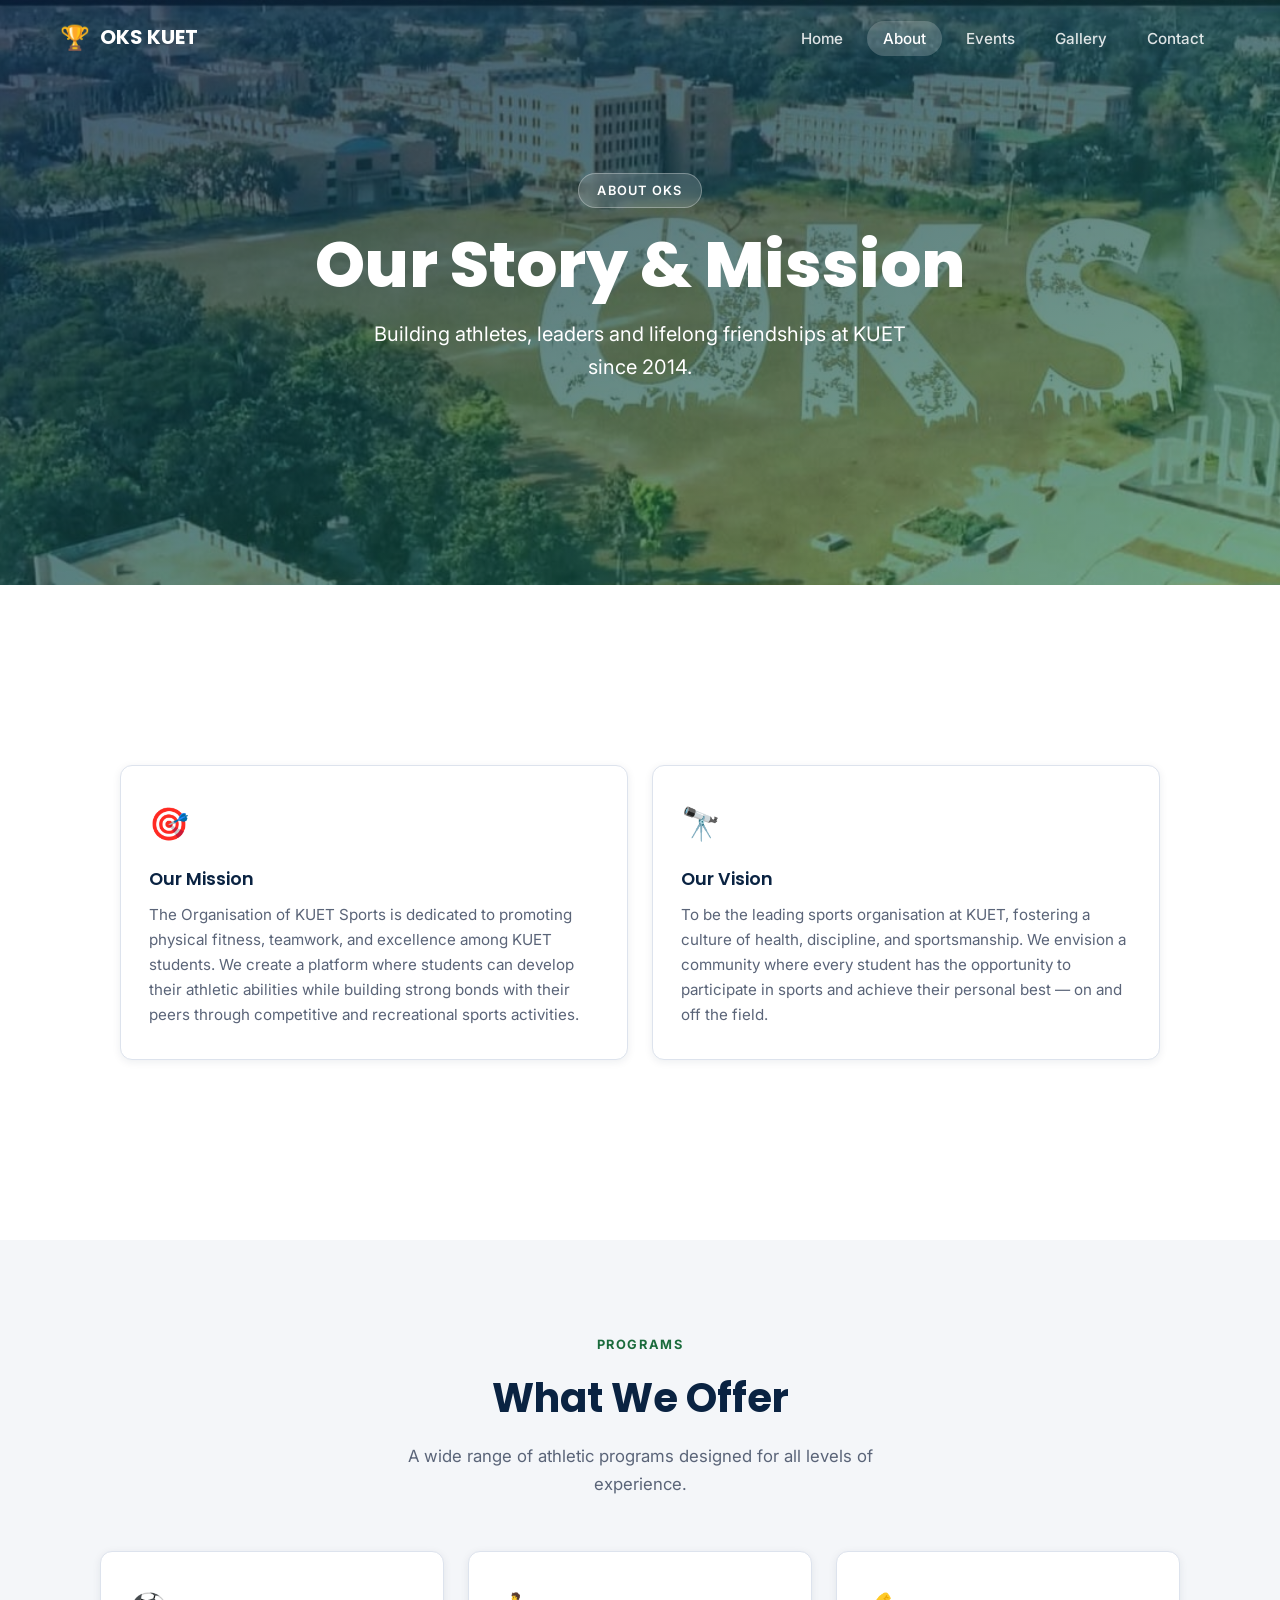
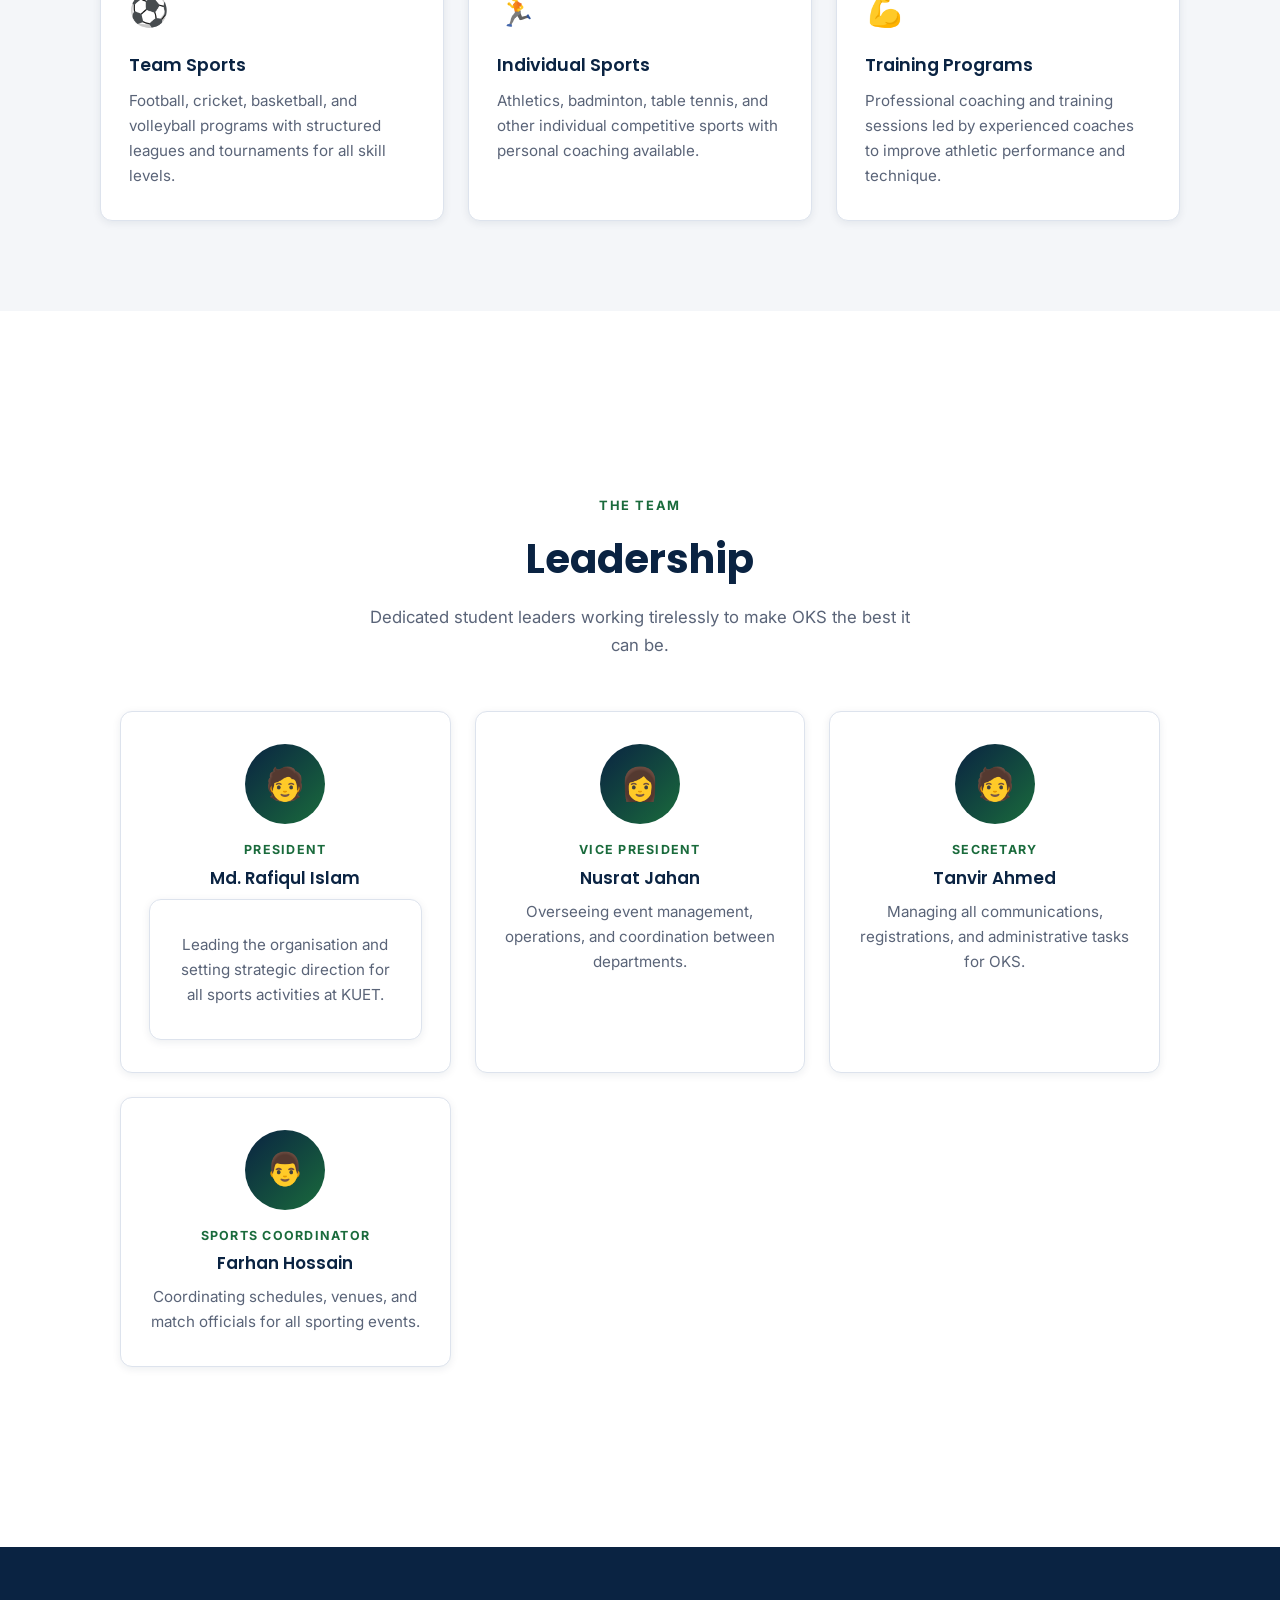
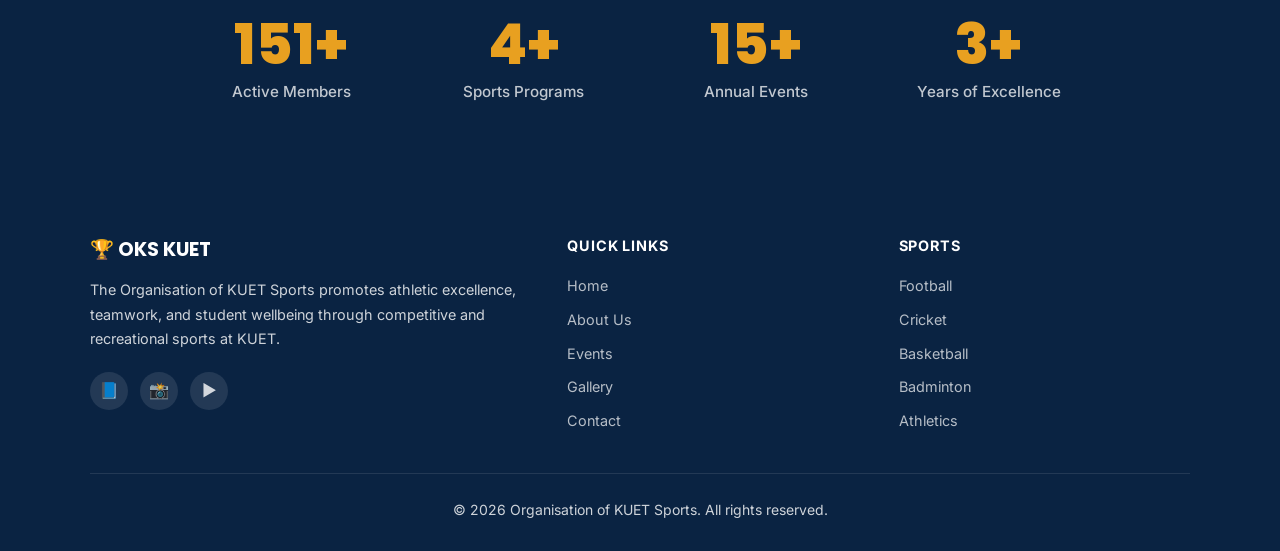
==== commit 0c34f4e7: "enhanced galley section" ====
--- a/about.html
+++ b/about.html
@@ -30,7 +30,7 @@
       </nav>
     </header>
 
-    <section class="hero hero--short">
+    <section class="hero hero--short hero--about">
       <div class="hero__inner">
         <div class="hero__badge">About OKS</div>
         <h1>Our Story &amp; Mission</h1>
--- a/styles.css
+++ b/styles.css
@@ -147,6 +147,18 @@
 
 .hero--short { height: 65vh; }
 
+.hero.hero--about {
+  background-image: url('about_page_cover_photo.jpeg');
+  background-position: center;
+  background-size: cover;
+}
+
+.hero.hero--events {
+  background-image: url('eventpage_cover_photo.jpeg');
+  background-position: center;
+  background-size: cover;
+}
+
 .hero::before {
   content: '';
   position: absolute; inset: 0;
@@ -815,6 +827,231 @@
   to   { opacity: 1; transform: translateY(0); }
 }
 
+.auth-page {
+  min-height: 100vh;
+  display: flex;
+  align-items: center;
+  justify-content: center;
+  background: linear-gradient(160deg, var(--navy) 0%, var(--green) 100%);
+  padding: 100px 20px 40px;
+}
+
+.auth-card {
+  background: var(--white);
+  padding: 44px 40px;
+  border-radius: var(--radius);
+  box-shadow: var(--shadow-lg);
+  width: 100%;
+  max-width: 460px;
+}
+
+.auth-header {
+  text-align: center;
+  margin-bottom: 32px;
+}
+
+.auth-icon {
+  font-size: 3rem;
+  margin-bottom: 12px;
+}
+
+.auth-header h1 {
+  font-family: 'Poppins', sans-serif;
+  font-size: 1.6rem;
+  font-weight: 700;
+  color: var(--navy);
+  margin-bottom: 6px;
+}
+
+.auth-header p {
+  color: var(--text-muted);
+  font-size: .9rem;
+}
+
+.auth-footer {
+  text-align: center;
+  margin-top: 24px;
+  padding-top: 20px;
+  border-top: 1px solid var(--border);
+  font-size: .9rem;
+  color: var(--text-muted);
+}
+
+.auth-footer a {
+  color: var(--green);
+  font-weight: 600;
+}
+
+.auth-footer a:hover {
+  color: var(--green-light);
+  text-decoration: underline;
+}
+
+.btn--nav-outline {
+  background: transparent;
+  color: rgba(255,255,255,.9);
+  border-color: rgba(255,255,255,.5);
+  padding: 7px 18px;
+  font-size: .85rem;
+}
+
+.btn--nav-outline:hover {
+  background: rgba(255,255,255,.15);
+  border-color: var(--white);
+}
+
+.navbar.scrolled .btn--nav-outline {
+  color: var(--navy);
+  border-color: var(--border);
+}
+
+.navbar.scrolled .btn--nav-outline:hover {
+  background: var(--navy);
+  color: var(--white);
+  border-color: var(--navy);
+}
+
+.btn--nav-primary {
+  background: var(--green);
+  color: var(--white);
+  border-color: var(--green);
+  padding: 7px 18px;
+  font-size: .85rem;
+}
+
+.btn--nav-primary:hover {
+  background: var(--green-light);
+  border-color: var(--green-light);
+}
+
+.nav-user-greeting {
+  display: flex;
+  align-items: center;
+}
+
+.nav-user-name {
+  color: rgba(255,255,255,.9);
+  font-size: .9rem;
+  font-weight: 600;
+  padding: 6px 14px;
+}
+
+.navbar.scrolled .nav-user-name {
+  color: var(--navy);
+}
+
+.alert {
+  padding: 14px 18px;
+  border-radius: var(--radius-sm);
+  font-size: .9rem;
+  margin-bottom: 20px;
+  line-height: 1.6;
+}
+
+.alert--success {
+  background: rgba(26,107,60,.1);
+  border: 1px solid var(--green);
+  color: var(--green);
+}
+
+.alert--error {
+  background: #fff0f0;
+  border: 1px solid #d0302f;
+  color: #d0302f;
+}
+
+.admin-table-wrapper {
+  overflow-x: auto;
+  border-radius: var(--radius);
+  border: 1px solid var(--border);
+  box-shadow: var(--shadow-sm);
+}
+
+.admin-table {
+  width: 100%;
+  border-collapse: collapse;
+  background: var(--white);
+  font-size: .9rem;
+}
+
+.admin-table thead {
+  background: var(--navy);
+  color: var(--white);
+}
+
+.admin-table th {
+  padding: 14px 18px;
+  text-align: left;
+  font-weight: 600;
+  font-size: .8rem;
+  letter-spacing: .04em;
+  text-transform: uppercase;
+  white-space: nowrap;
+}
+
+.admin-table td {
+  padding: 14px 18px;
+  border-bottom: 1px solid var(--border);
+  color: var(--text-dark);
+  vertical-align: middle;
+}
+
+.admin-table tbody tr:hover {
+  background: rgba(26,107,60,.04);
+}
+
+.admin-table tbody tr:last-child td {
+  border-bottom: none;
+}
+
+.badge {
+  display: inline-block;
+  padding: 4px 12px;
+  border-radius: 100px;
+  font-size: .75rem;
+  font-weight: 600;
+  letter-spacing: .04em;
+  text-transform: uppercase;
+}
+
+.badge--admin {
+  background: rgba(232,160,32,.15);
+  color: #b67c10;
+}
+
+.badge--user {
+  background: rgba(26,107,60,.1);
+  color: var(--green);
+}
+
+.badge--subject {
+  background: var(--navy);
+  color: var(--white);
+}
+
+.btn-delete {
+  background: transparent;
+  color: #d0302f;
+  border: 1px solid #d0302f;
+  padding: 5px 14px;
+  border-radius: 100px;
+  font-size: .78rem;
+  font-weight: 600;
+  transition: all var(--transition);
+}
+
+.btn-delete:hover {
+  background: #d0302f;
+  color: var(--white);
+}
+
+.message-cell {
+  max-width: 220px;
+  white-space: nowrap;
+  overflow: hidden;
+  text-overflow: ellipsis;
+}
+
 @media (max-width: 900px) {
   .contact-grid { grid-template-columns: 1fr; }
   .footer__grid { grid-template-columns: 1fr 1fr; }
@@ -859,6 +1096,27 @@
   .lightbox__next { right: -44px; }
 
   .contact-form { padding: 28px 24px; }
+
+  .auth-card { padding: 32px 24px; }
+
+  .nav-user-name { padding: 8px 16px; color: var(--navy) !important; }
+
+  .btn--nav-outline,
+  .btn--nav-primary {
+    display: block;
+    text-align: center;
+    color: var(--text-dark) !important;
+    border-color: var(--border) !important;
+    margin-top: 4px;
+  }
+  .btn--nav-primary {
+    background: var(--green) !important;
+    color: var(--white) !important;
+    border-color: var(--green) !important;
+  }
+
+  .admin-table th,
+  .admin-table td { padding: 10px 12px; font-size: .82rem; }
 }
 
 @media (max-width: 480px) {
